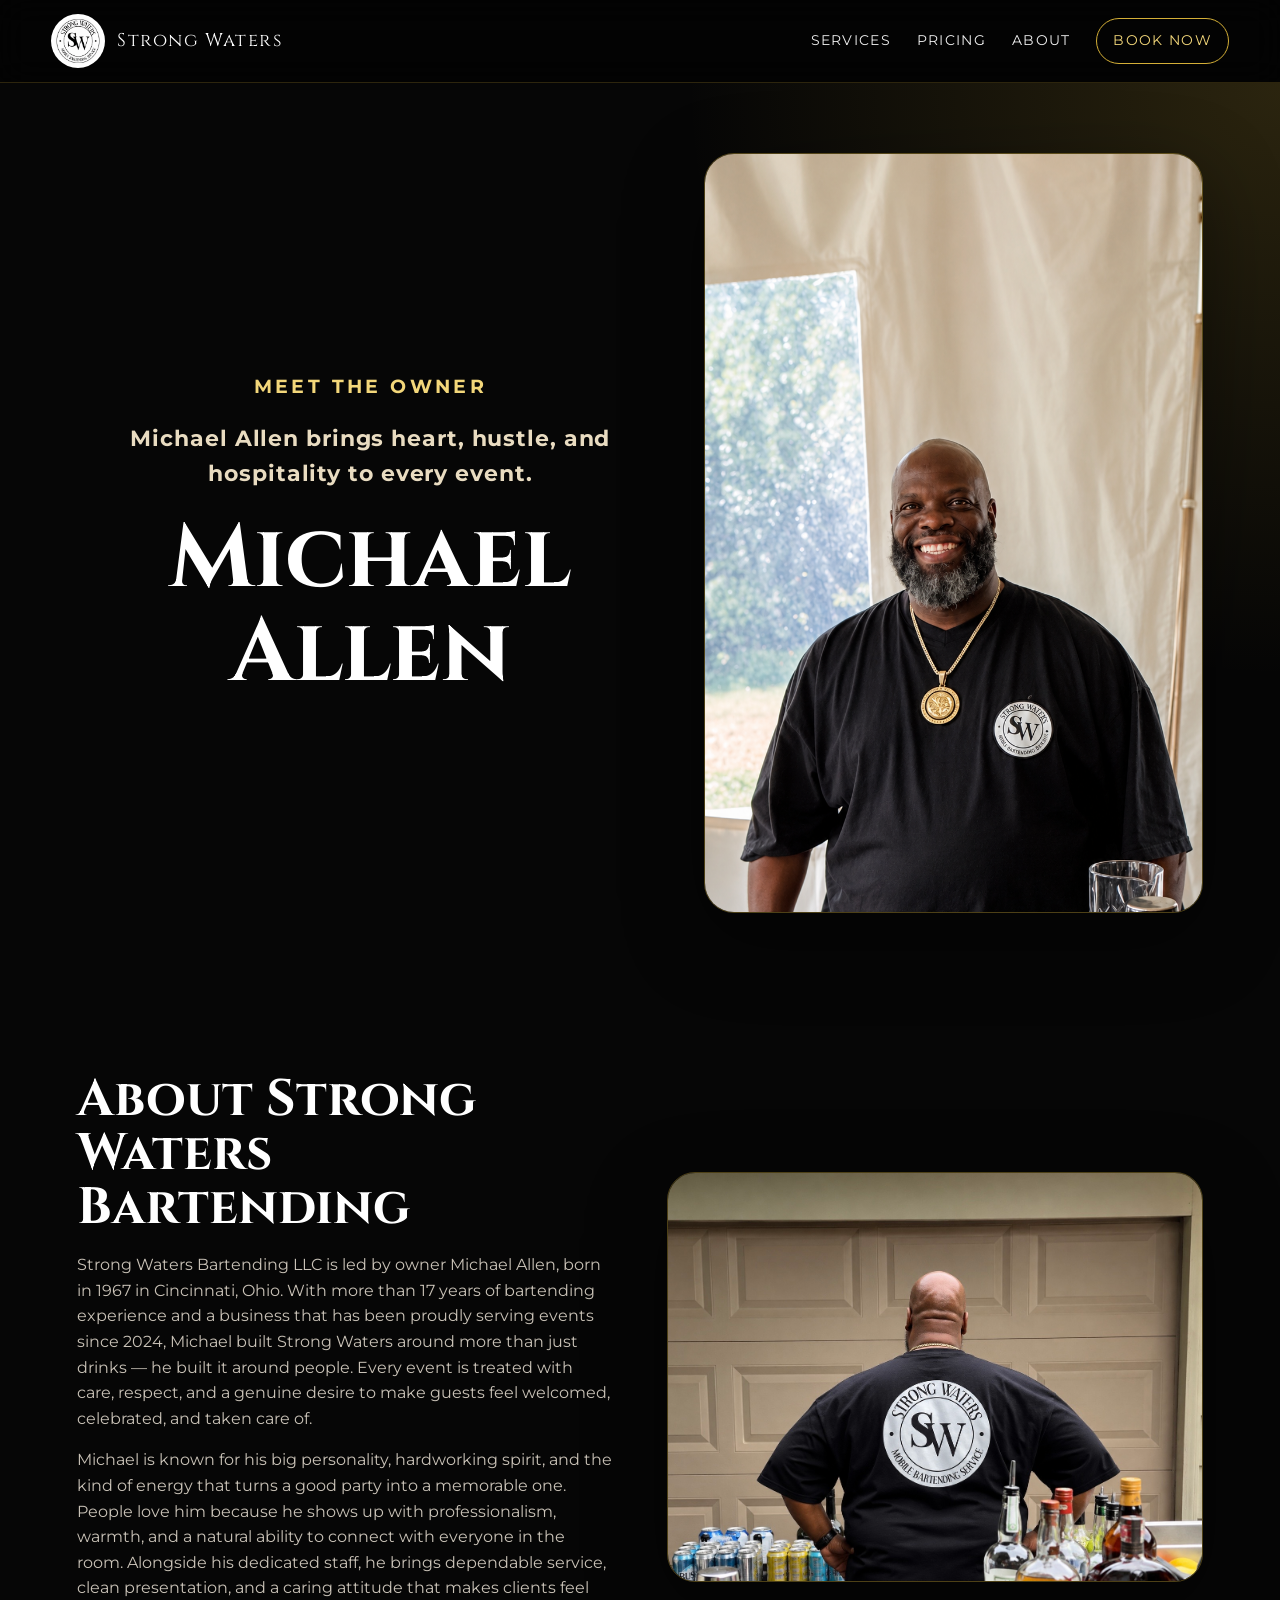
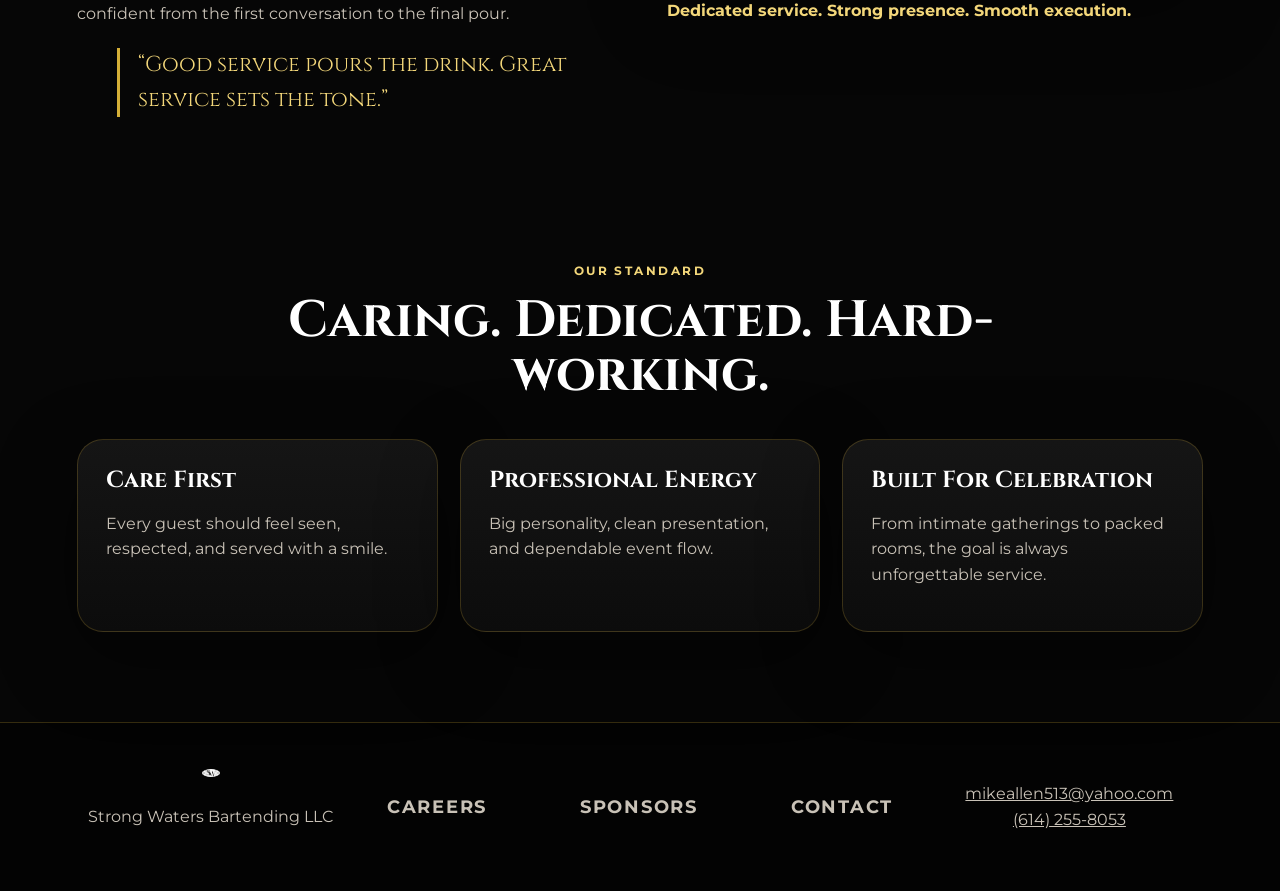
==== about.html @ 898a0d1f "Initial site commit" ====
<!doctype html><html lang="en"><head><meta charset="utf-8"><meta name="viewport" content="width=device-width, initial-scale=1"><title>About | Strong Waters Bartending LLC</title><link rel="stylesheet" href="styles.css"><script defer src="script.js"></script></head><body>
<header class="site-header"><a class="brand" href="index.html"><img src="assets/logo.png" alt="Strong Waters Bartending logo"><span>Strong Waters</span></a><button class="menu-toggle">☰</button><nav class="nav"><a href="index.html#services">Services</a><a href="index.html#pricing">Pricing</a><a href="about.html">About</a><a class="nav-cta" href="index.html#book">Book Now</a></nav></header>
<main>
<section class="page-hero about-hero"><div class="page-hero-copy reveal"><p class="eyebrow gold about-kicker">Meet The Owner</p><p class="about-owner-line">Michael Allen brings heart, hustle, and hospitality to every event.</p><h1 class="about-title">Michael Allen</h1></div><img class="owner-top reveal" src="assets/michael-smiling.png" alt="Michael Allen smiling behind the bar"></section>
<section class="section about-layout"><div class="about-text reveal"><h2>About Strong Waters Bartending</h2><p>Strong Waters Bartending LLC is led by owner Michael Allen, born in 1967 in Cincinnati, Ohio. With more than 17 years of bartending experience and a business that has been proudly serving events since 2024, Michael built Strong Waters around more than just drinks — he built it around people. Every event is treated with care, respect, and a genuine desire to make guests feel welcomed, celebrated, and taken care of.</p><p>Michael is known for his big personality, hardworking spirit, and the kind of energy that turns a good party into a memorable one. People love him because he shows up with professionalism, warmth, and a natural ability to connect with everyone in the room. Alongside his dedicated staff, he brings dependable service, clean presentation, and a caring attitude that makes clients feel confident from the first conversation to the final pour.</p><blockquote>“Good service pours the drink. Great service sets the tone.”</blockquote></div><aside class="side-photo reveal"><img src="assets/michael-back.jpg" alt="Back of Strong Waters Bartending shirt at an event"><p>Dedicated service. Strong presence. Smooth execution.</p></aside></section>
<section class="section values"><div class="center reveal"><p class="eyebrow gold">Our Standard</p><h2>Caring. Dedicated. Hard-working.</h2></div><div class="cards"><article class="card reveal"><h3>Care First</h3><p>Every guest should feel seen, respected, and served with a smile.</p></article><article class="card reveal"><h3>Professional Energy</h3><p>Big personality, clean presentation, and dependable event flow.</p></article><article class="card reveal"><h3>Built For Celebration</h3><p>From intimate gatherings to packed rooms, the goal is always unforgettable service.</p></article></div></section>
</main><footer class="footer"><div><img src="assets/logo.png" alt="logo"><p>Strong Waters Bartending LLC</p></div><nav><a href="careers.html">Careers</a><a href="sponsors.html">Sponsors</a><a href="contact.html">Contact</a></nav><div><p><a href="mailto:mikeallen513@yahoo.com">mikeallen513@yahoo.com</a><br><a href="tel:16142558053">(614) 255-8053</a></p></div></footer>
</body></html>
---- styles.css ----
@import url('https://fonts.googleapis.com/css2?family=Cinzel:wght@500;600;700&family=Montserrat:wght@300;400;500;600;700&display=swap');
:root{--black:#060606;--panel:#101010;--soft:#191919;--white:#fff;--muted:#c9c2b7;--gold:#d4af37;--gold2:#f3d77a;--line:rgba(212,175,55,.35);--shadow:0 25px 80px rgba(0,0,0,.45)}
*{box-sizing:border-box}html{scroll-behavior:smooth}body{margin:0;background:var(--black);color:var(--white);font-family:Montserrat,system-ui,sans-serif;line-height:1.6}a{color:inherit}img{max-width:100%;display:block}.site-header{position:sticky;top:0;z-index:20;display:flex;align-items:center;justify-content:space-between;padding:14px clamp(18px,4vw,56px);background:rgba(3,3,3,.82);backdrop-filter:blur(16px);border-bottom:1px solid rgba(212,175,55,.2)}.brand{display:flex;align-items:center;gap:12px;text-decoration:none;font-family:Cinzel,serif;font-size:1.15rem;letter-spacing:.08em}.brand img{width:54px;height:54px;object-fit:contain;background:#fff;border-radius:50%;padding:3px}.nav{display:flex;align-items:center;gap:26px}.nav a{text-decoration:none;color:#eee;font-size:.9rem;text-transform:uppercase;letter-spacing:.09em}.nav a:hover{color:var(--gold2)}.nav-cta{border:1px solid var(--gold);padding:10px 16px;border-radius:999px;color:var(--gold2)!important}.menu-toggle{display:none;background:none;border:0;color:#fff;font-size:1.8rem}.hero{min-height:88vh;position:relative;display:grid;align-items:center;padding:80px clamp(20px,6vw,86px);overflow:hidden;background:linear-gradient(90deg,#050505 0%,rgba(5,5,5,.88) 41%,rgba(5,5,5,.35) 100%),url('https://images.unsplash.com/photo-1470337458703-46ad1756a187?auto=format&fit=crop&w=1800&q=85') center/cover}.hero:after{content:"";position:absolute;inset:auto -20% -50% -20%;height:60%;background:radial-gradient(circle,rgba(212,175,55,.22),transparent 60%)}.hero-content{max-width:780px;position:relative;z-index:1}.eyebrow{text-transform:uppercase;letter-spacing:.2em;font-weight:700;font-size:.78rem;color:#e8e0d0}.gold{color:var(--gold2)}h1,h2,h3{font-family:Cinzel,serif;line-height:1.05;margin:0 0 18px}h1{font-size:clamp(3rem,7vw,6.8rem)}h2{font-size:clamp(2.1rem,4vw,4rem)}h3{font-size:1.45rem}.hero-copy{max-width:650px;color:#efe9de;font-size:1.12rem}.hero-actions{display:flex;gap:14px;flex-wrap:wrap;margin-top:28px}.btn{display:inline-flex;align-items:center;justify-content:center;text-decoration:none;border-radius:999px;padding:14px 22px;border:1px solid var(--gold);font-weight:800;letter-spacing:.05em;text-transform:uppercase;font-size:.82rem;cursor:pointer}.primary{background:linear-gradient(135deg,var(--gold),var(--gold2));color:#050505;border-color:transparent}.ghost{color:var(--gold2);background:rgba(0,0,0,.25)}.wide{width:100%}.quote-card{position:absolute;right:6vw;bottom:70px;z-index:1;border:1px solid var(--line);background:rgba(0,0,0,.58);padding:24px;border-radius:22px;font-family:Cinzel,serif;color:var(--gold2);box-shadow:var(--shadow)}.section{padding:90px clamp(20px,6vw,86px)}.intro-grid,.booking,.about-layout{display:grid;grid-template-columns:1fr 1fr;gap:54px;align-items:center}.image-card img,.side-photo img,.contact-img{border-radius:28px;border:1px solid var(--line);box-shadow:var(--shadow)}.section-copy p,.muted,.about-text p,.booking-copy p{color:var(--muted)}.feature-list{display:flex;flex-wrap:wrap;gap:10px;margin-top:24px}.feature-list span,.tag{border:1px solid var(--line);color:var(--gold2);padding:8px 12px;border-radius:999px;font-size:.82rem}.center{text-align:center;max-width:830px;margin:0 auto 38px}.cards,.pricing-grid{display:grid;grid-template-columns:repeat(3,1fr);gap:22px}.card,.price-card,.booking-form{background:linear-gradient(180deg,#151515,#0c0c0c);border:1px solid rgba(212,175,55,.22);border-radius:26px;padding:28px;box-shadow:var(--shadow)}.card p,.price-card p,.price-card li{color:var(--muted)}.pricing-grid{grid-template-columns:repeat(2,1fr);max-width:1040px;margin:0 auto}.price-card h3{font-size:3rem;color:var(--gold2)}.price-card small{font-size:1rem;color:#fff}.featured{outline:1px solid var(--gold);transform:translateY(-10px)}.booking{background:radial-gradient(circle at top left,rgba(212,175,55,.16),transparent 38%),#090909}.form-row{display:grid;grid-template-columns:1fr 1fr;gap:16px}.booking-form label{display:grid;gap:10px;color:#d6c58f;font-weight:600;font-size:.9rem;text-transform:none;letter-spacing:.02em}.booking-form input,.booking-form select,.booking-form textarea{width:100%;background:linear-gradient(180deg,#0d0d0d,#080808);border:1px solid rgba(212,175,55,.18);border-radius:14px;padding:14px 15px;color:#f4eedb;font:inherit;box-shadow:inset 0 0 0 1px rgba(255,255,255,.04);appearance:none}.booking-form input::placeholder,.booking-form textarea::placeholder{color:#8b7f6c}.booking-form select option{background:#090909;color:#fff}.booking-form input:focus,.booking-form select:focus,.booking-form textarea:focus{outline:none;border-color:var(--gold2);box-shadow:0 0 0 3px rgba(212,175,55,.15)}.booking-form input:-webkit-autofill,.booking-form textarea:-webkit-autofill,.booking-form select:-webkit-autofill{background-color:#0d0d0d!important;-webkit-text-fill-color:#fff!important}.booking-form .btn{margin-top:6px}.fine-print{color:#8f8778;font-size:.82rem;margin:0}.footer{display:grid;grid-template-columns:1fr 2fr 1fr;align-items:center;text-align:center;gap:28px;padding:42px clamp(20px,6vw,86px);border-top:1px solid rgba(212,175,55,.24);background:#030303;color:var(--muted)}.footer > div:first-child{display:flex;flex-direction:column;align-items:center;justify-content:center;justify-self:center}.footer img{width:10px;max-width:10px;height:10px;padding:0;border-radius:50%;background:transparent;margin:0 auto 10px;object-fit:cover}.footer nav{display:flex;align-items:center;justify-content:space-around;gap:clamp(36px,5vw,88px);font-size:1.1rem;font-weight:700;letter-spacing:.1em;text-transform:uppercase}.footer nav a{white-space:nowrap;color:var(--muted);text-decoration:none}.footer nav a:hover{color:var(--gold2)}.page-hero{padding:70px clamp(20px,6vw,86px);display:grid;grid-template-columns:1fr .85fr;gap:40px;align-items:center;background:radial-gradient(circle at top right,rgba(212,175,55,.18),transparent 38%)}.owner-top{border-radius:30px;max-height:760px;width:100%;object-fit:cover;object-position:center 35%;border:1px solid var(--line);box-shadow:var(--shadow)}.about-text blockquote{border-left:3px solid var(--gold);padding-left:18px;color:var(--gold2);font-family:Cinzel,serif;font-size:1.35rem}.side-photo p{color:var(--gold2);font-weight:700}.values{padding-top:20px}.page-simple{min-height:70vh;padding:100px clamp(20px,6vw,86px);max-width:1000px}.page-simple p{color:var(--muted);font-size:1.1rem}.contact-img{margin-top:26px;max-width:680px}.reveal{opacity:0;transform:translateY(22px);animation:rise .8s ease forwards}.delay{animation-delay:.25s}@keyframes rise{to{opacity:1;transform:none}}@media(max-width:900px){.menu-toggle{display:block}.nav{display:none;position:absolute;right:18px;top:82px;background:#080808;border:1px solid var(--line);border-radius:18px;padding:18px;box-shadow:var(--shadow);flex-direction:column;align-items:flex-start}.nav.open{display:flex}.quote-card{position:relative;right:auto;bottom:auto;margin-top:30px}.intro-grid,.booking,.about-layout,.page-hero,.footer{grid-template-columns:1fr}.cards,.pricing-grid,.photo-strip{grid-template-columns:1fr}.form-row{grid-template-columns:1fr}.featured{transform:none}h1{font-size:2.65rem}.hero{min-height:auto;padding-top:90px}.photo-strip img{height:260px}}

.page-simple.sponsors-section{max-width:1200px}
.sponsors-layout{display:grid;grid-template-columns:1fr minmax(0,420px);gap:38px;align-items:start;width:100%;max-width:100%;margin:0 auto}
.sponsors-copy{max-width:560px;padding-right:10px;min-width:0}
.sponsors-form{width:100%;max-width:420px;margin:0 0 0 auto}
@media(max-width:900px){.page-simple.sponsors-section{max-width:100%}.sponsors-layout{grid-template-columns:1fr}.sponsors-form{width:100%;max-width:100%;margin:0}.sponsors-copy{padding-right:0}}

/* Refinements requested: cleaner form, smaller centered footer logo, wider footer links, updated About headline */
.booking-form{background:rgba(12,12,12,.82);border:1px solid rgba(212,175,55,.32);box-shadow:0 28px 90px rgba(0,0,0,.55), inset 0 1px 0 rgba(255,255,255,.04);backdrop-filter:blur(10px)}
.booking-form label{font-size:.78rem;text-transform:uppercase;letter-spacing:.08em;color:#dfc875}
.booking-form input,.booking-form select,.booking-form textarea{background:linear-gradient(180deg,#111,#090909);border:1px solid rgba(212,175,55,.34);border-radius:12px;color:#fff;box-shadow:inset 0 0 0 1px rgba(255,255,255,.025)}
.booking-form input::placeholder,.booking-form textarea::placeholder{color:#756d62}
.booking-form input:focus,.booking-form select:focus,.booking-form textarea:focus{outline:none;border-color:var(--gold2);box-shadow:0 0 0 3px rgba(212,175,55,.15)}
.booking-form .btn{margin-top:6px}

.footer{grid-template-columns:1fr 2fr 1fr;align-items:center;text-align:center}
.footer > div:first-child{display:flex;flex-direction:column;align-items:center;justify-content:center}
.footer img{width:20px;max-width:20px;padding:1px;margin:0 auto 10px}
.footer nav{display:flex;align-items:center;justify-content:space-around;gap:clamp(36px,5vw,88px);font-size:1.1rem;font-weight:700;letter-spacing:.1em;text-transform:uppercase}

.about-kicker{font-size:1.18rem;margin-bottom:18px;display:block;letter-spacing:.18em}
.about-owner-line{font-family:Montserrat,system-ui,sans-serif;font-size:clamp(1.05rem,1.8vw,1.4rem);font-weight:700;color:#e9dcc1;letter-spacing:.04em;max-width:780px;margin:0 auto 20px;text-align:center}
.about-title{font-size:clamp(3.6rem,7vw,7rem);margin-bottom:12px;text-align:center}
.about-hero .page-hero-copy{text-align:center}

@media(max-width:900px){
  .footer nav{flex-wrap:wrap;justify-content:center}.footer{grid-template-columns:1fr}.footer img{width:26px;max-width:26px}
}
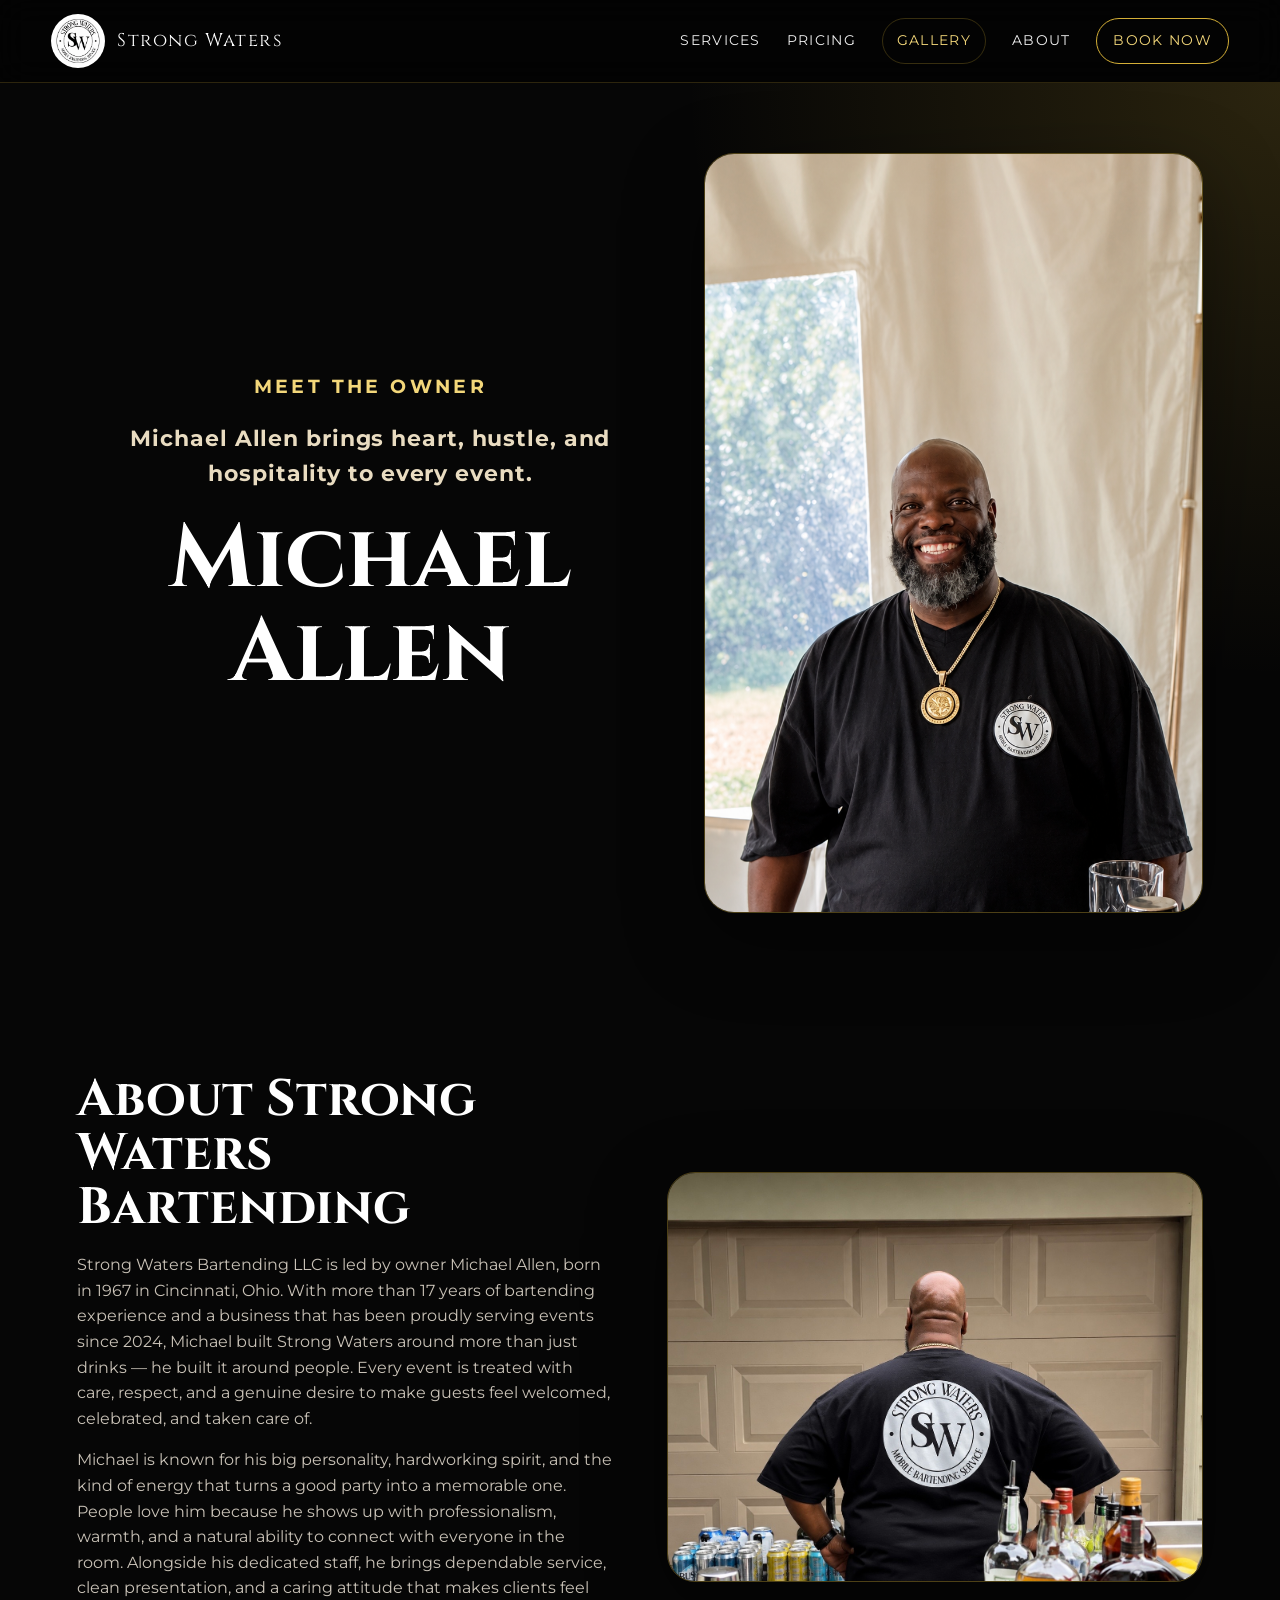
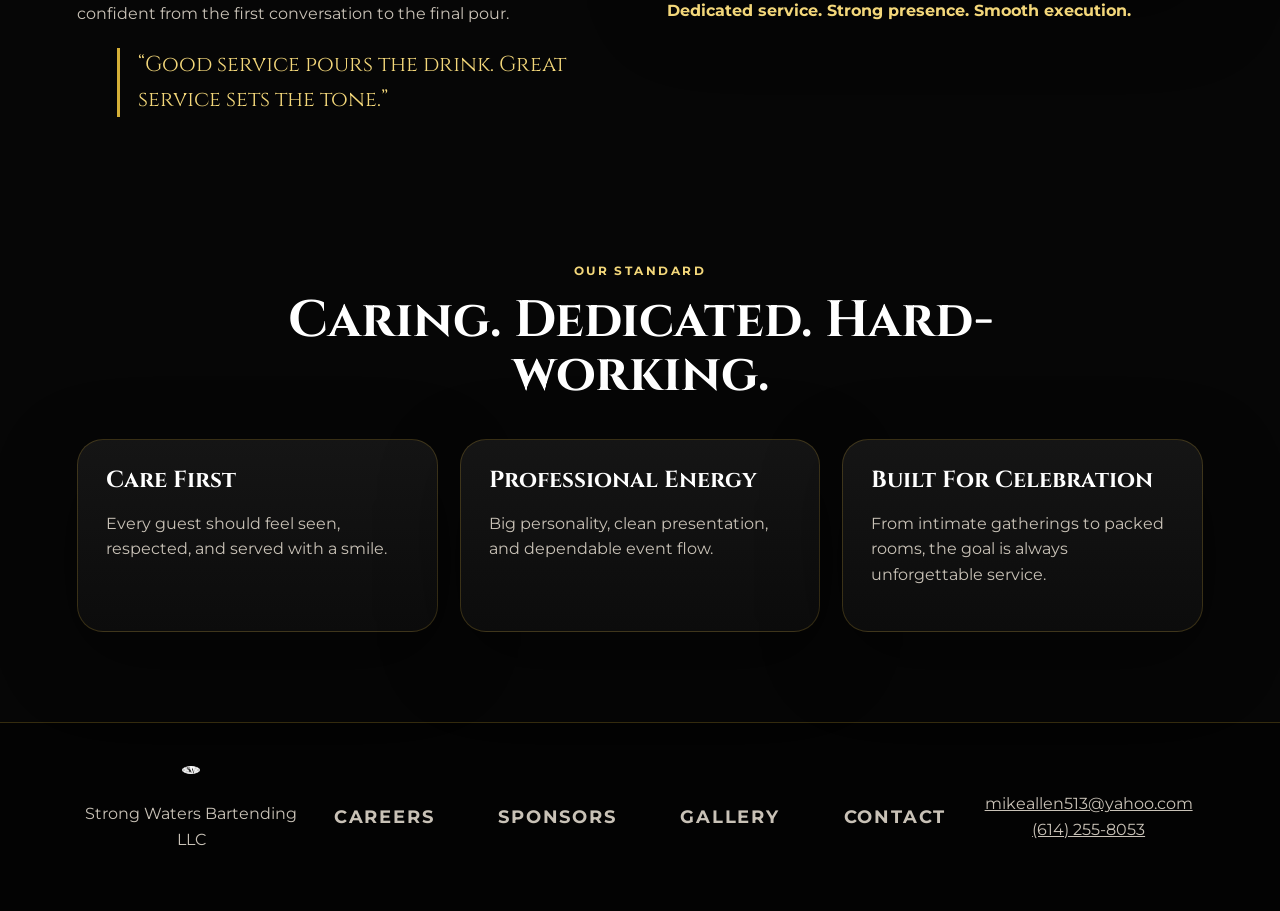
==== commit 0566ef6e: "Version assets to force fresh site loads" ====
--- a/about.html
+++ b/about.html
@@ -1,8 +1,8 @@
-<!doctype html><html lang="en"><head><meta charset="utf-8"><meta name="viewport" content="width=device-width, initial-scale=1"><title>About | Strong Waters Bartending LLC</title><link rel="stylesheet" href="styles.css"><script defer src="script.js"></script></head><body>
-<header class="site-header"><a class="brand" href="index.html"><img src="assets/logo.png" alt="Strong Waters Bartending logo"><span>Strong Waters</span></a><button class="menu-toggle">☰</button><nav class="nav"><a href="index.html#services">Services</a><a href="index.html#pricing">Pricing</a><a href="about.html">About</a><a class="nav-cta" href="index.html#book">Book Now</a></nav></header>
+<!doctype html><html lang="en"><head><meta charset="utf-8"><meta name="viewport" content="width=device-width, initial-scale=1"><title>About | Strong Waters Bartending LLC</title><link rel="stylesheet" href="styles.css?v=20260718"><script defer src="script.js?v=20260718"></script></head><body>
+<header class="site-header"><a class="brand" href="index.html"><img src="assets/logo.png" alt="Strong Waters Bartending logo"><span>Strong Waters</span></a><button class="menu-toggle">☰</button><nav class="nav"><a href="index.html#services">Services</a><a href="index.html#pricing">Pricing</a><a href="gallery.html" class="gallery-link">Gallery</a><a href="about.html">About</a><a class="nav-cta" href="index.html#book">Book Now</a></nav></header>
 <main>
 <section class="page-hero about-hero"><div class="page-hero-copy reveal"><p class="eyebrow gold about-kicker">Meet The Owner</p><p class="about-owner-line">Michael Allen brings heart, hustle, and hospitality to every event.</p><h1 class="about-title">Michael Allen</h1></div><img class="owner-top reveal" src="assets/michael-smiling.png" alt="Michael Allen smiling behind the bar"></section>
 <section class="section about-layout"><div class="about-text reveal"><h2>About Strong Waters Bartending</h2><p>Strong Waters Bartending LLC is led by owner Michael Allen, born in 1967 in Cincinnati, Ohio. With more than 17 years of bartending experience and a business that has been proudly serving events since 2024, Michael built Strong Waters around more than just drinks — he built it around people. Every event is treated with care, respect, and a genuine desire to make guests feel welcomed, celebrated, and taken care of.</p><p>Michael is known for his big personality, hardworking spirit, and the kind of energy that turns a good party into a memorable one. People love him because he shows up with professionalism, warmth, and a natural ability to connect with everyone in the room. Alongside his dedicated staff, he brings dependable service, clean presentation, and a caring attitude that makes clients feel confident from the first conversation to the final pour.</p><blockquote>“Good service pours the drink. Great service sets the tone.”</blockquote></div><aside class="side-photo reveal"><img src="assets/michael-back.jpg" alt="Back of Strong Waters Bartending shirt at an event"><p>Dedicated service. Strong presence. Smooth execution.</p></aside></section>
 <section class="section values"><div class="center reveal"><p class="eyebrow gold">Our Standard</p><h2>Caring. Dedicated. Hard-working.</h2></div><div class="cards"><article class="card reveal"><h3>Care First</h3><p>Every guest should feel seen, respected, and served with a smile.</p></article><article class="card reveal"><h3>Professional Energy</h3><p>Big personality, clean presentation, and dependable event flow.</p></article><article class="card reveal"><h3>Built For Celebration</h3><p>From intimate gatherings to packed rooms, the goal is always unforgettable service.</p></article></div></section>
-</main><footer class="footer"><div><img src="assets/logo.png" alt="logo"><p>Strong Waters Bartending LLC</p></div><nav><a href="careers.html">Careers</a><a href="sponsors.html">Sponsors</a><a href="contact.html">Contact</a></nav><div><p><a href="mailto:mikeallen513@yahoo.com">mikeallen513@yahoo.com</a><br><a href="tel:16142558053">(614) 255-8053</a></p></div></footer>
+</main><footer class="footer"><div><img src="assets/logo.png" alt="logo"><p>Strong Waters Bartending LLC</p></div><nav><a href="careers.html">Careers</a><a href="sponsors.html">Sponsors</a><a href="gallery.html">Gallery</a><a href="contact.html">Contact</a></nav><div><p><a href="mailto:mikeallen513@yahoo.com">mikeallen513@yahoo.com</a><br><a href="tel:16142558053">(614) 255-8053</a></p></div></footer>
 </body></html>
--- a/styles.css
+++ b/styles.css
@@ -1,6 +1,6 @@
 @import url('https://fonts.googleapis.com/css2?family=Cinzel:wght@500;600;700&family=Montserrat:wght@300;400;500;600;700&display=swap');
 :root{--black:#060606;--panel:#101010;--soft:#191919;--white:#fff;--muted:#c9c2b7;--gold:#d4af37;--gold2:#f3d77a;--line:rgba(212,175,55,.35);--shadow:0 25px 80px rgba(0,0,0,.45)}
-*{box-sizing:border-box}html{scroll-behavior:smooth}body{margin:0;background:var(--black);color:var(--white);font-family:Montserrat,system-ui,sans-serif;line-height:1.6}a{color:inherit}img{max-width:100%;display:block}.site-header{position:sticky;top:0;z-index:20;display:flex;align-items:center;justify-content:space-between;padding:14px clamp(18px,4vw,56px);background:rgba(3,3,3,.82);backdrop-filter:blur(16px);border-bottom:1px solid rgba(212,175,55,.2)}.brand{display:flex;align-items:center;gap:12px;text-decoration:none;font-family:Cinzel,serif;font-size:1.15rem;letter-spacing:.08em}.brand img{width:54px;height:54px;object-fit:contain;background:#fff;border-radius:50%;padding:3px}.nav{display:flex;align-items:center;gap:26px}.nav a{text-decoration:none;color:#eee;font-size:.9rem;text-transform:uppercase;letter-spacing:.09em}.nav a:hover{color:var(--gold2)}.nav-cta{border:1px solid var(--gold);padding:10px 16px;border-radius:999px;color:var(--gold2)!important}.menu-toggle{display:none;background:none;border:0;color:#fff;font-size:1.8rem}.hero{min-height:88vh;position:relative;display:grid;align-items:center;padding:80px clamp(20px,6vw,86px);overflow:hidden;background:linear-gradient(90deg,#050505 0%,rgba(5,5,5,.88) 41%,rgba(5,5,5,.35) 100%),url('https://images.unsplash.com/photo-1470337458703-46ad1756a187?auto=format&fit=crop&w=1800&q=85') center/cover}.hero:after{content:"";position:absolute;inset:auto -20% -50% -20%;height:60%;background:radial-gradient(circle,rgba(212,175,55,.22),transparent 60%)}.hero-content{max-width:780px;position:relative;z-index:1}.eyebrow{text-transform:uppercase;letter-spacing:.2em;font-weight:700;font-size:.78rem;color:#e8e0d0}.gold{color:var(--gold2)}h1,h2,h3{font-family:Cinzel,serif;line-height:1.05;margin:0 0 18px}h1{font-size:clamp(3rem,7vw,6.8rem)}h2{font-size:clamp(2.1rem,4vw,4rem)}h3{font-size:1.45rem}.hero-copy{max-width:650px;color:#efe9de;font-size:1.12rem}.hero-actions{display:flex;gap:14px;flex-wrap:wrap;margin-top:28px}.btn{display:inline-flex;align-items:center;justify-content:center;text-decoration:none;border-radius:999px;padding:14px 22px;border:1px solid var(--gold);font-weight:800;letter-spacing:.05em;text-transform:uppercase;font-size:.82rem;cursor:pointer}.primary{background:linear-gradient(135deg,var(--gold),var(--gold2));color:#050505;border-color:transparent}.ghost{color:var(--gold2);background:rgba(0,0,0,.25)}.wide{width:100%}.quote-card{position:absolute;right:6vw;bottom:70px;z-index:1;border:1px solid var(--line);background:rgba(0,0,0,.58);padding:24px;border-radius:22px;font-family:Cinzel,serif;color:var(--gold2);box-shadow:var(--shadow)}.section{padding:90px clamp(20px,6vw,86px)}.intro-grid,.booking,.about-layout{display:grid;grid-template-columns:1fr 1fr;gap:54px;align-items:center}.image-card img,.side-photo img,.contact-img{border-radius:28px;border:1px solid var(--line);box-shadow:var(--shadow)}.section-copy p,.muted,.about-text p,.booking-copy p{color:var(--muted)}.feature-list{display:flex;flex-wrap:wrap;gap:10px;margin-top:24px}.feature-list span,.tag{border:1px solid var(--line);color:var(--gold2);padding:8px 12px;border-radius:999px;font-size:.82rem}.center{text-align:center;max-width:830px;margin:0 auto 38px}.cards,.pricing-grid{display:grid;grid-template-columns:repeat(3,1fr);gap:22px}.card,.price-card,.booking-form{background:linear-gradient(180deg,#151515,#0c0c0c);border:1px solid rgba(212,175,55,.22);border-radius:26px;padding:28px;box-shadow:var(--shadow)}.card p,.price-card p,.price-card li{color:var(--muted)}.pricing-grid{grid-template-columns:repeat(2,1fr);max-width:1040px;margin:0 auto}.price-card h3{font-size:3rem;color:var(--gold2)}.price-card small{font-size:1rem;color:#fff}.featured{outline:1px solid var(--gold);transform:translateY(-10px)}.booking{background:radial-gradient(circle at top left,rgba(212,175,55,.16),transparent 38%),#090909}.form-row{display:grid;grid-template-columns:1fr 1fr;gap:16px}.booking-form label{display:grid;gap:10px;color:#d6c58f;font-weight:600;font-size:.9rem;text-transform:none;letter-spacing:.02em}.booking-form input,.booking-form select,.booking-form textarea{width:100%;background:linear-gradient(180deg,#0d0d0d,#080808);border:1px solid rgba(212,175,55,.18);border-radius:14px;padding:14px 15px;color:#f4eedb;font:inherit;box-shadow:inset 0 0 0 1px rgba(255,255,255,.04);appearance:none}.booking-form input::placeholder,.booking-form textarea::placeholder{color:#8b7f6c}.booking-form select option{background:#090909;color:#fff}.booking-form input:focus,.booking-form select:focus,.booking-form textarea:focus{outline:none;border-color:var(--gold2);box-shadow:0 0 0 3px rgba(212,175,55,.15)}.booking-form input:-webkit-autofill,.booking-form textarea:-webkit-autofill,.booking-form select:-webkit-autofill{background-color:#0d0d0d!important;-webkit-text-fill-color:#fff!important}.booking-form .btn{margin-top:6px}.fine-print{color:#8f8778;font-size:.82rem;margin:0}.footer{display:grid;grid-template-columns:1fr 2fr 1fr;align-items:center;text-align:center;gap:28px;padding:42px clamp(20px,6vw,86px);border-top:1px solid rgba(212,175,55,.24);background:#030303;color:var(--muted)}.footer > div:first-child{display:flex;flex-direction:column;align-items:center;justify-content:center;justify-self:center}.footer img{width:10px;max-width:10px;height:10px;padding:0;border-radius:50%;background:transparent;margin:0 auto 10px;object-fit:cover}.footer nav{display:flex;align-items:center;justify-content:space-around;gap:clamp(36px,5vw,88px);font-size:1.1rem;font-weight:700;letter-spacing:.1em;text-transform:uppercase}.footer nav a{white-space:nowrap;color:var(--muted);text-decoration:none}.footer nav a:hover{color:var(--gold2)}.page-hero{padding:70px clamp(20px,6vw,86px);display:grid;grid-template-columns:1fr .85fr;gap:40px;align-items:center;background:radial-gradient(circle at top right,rgba(212,175,55,.18),transparent 38%)}.owner-top{border-radius:30px;max-height:760px;width:100%;object-fit:cover;object-position:center 35%;border:1px solid var(--line);box-shadow:var(--shadow)}.about-text blockquote{border-left:3px solid var(--gold);padding-left:18px;color:var(--gold2);font-family:Cinzel,serif;font-size:1.35rem}.side-photo p{color:var(--gold2);font-weight:700}.values{padding-top:20px}.page-simple{min-height:70vh;padding:100px clamp(20px,6vw,86px);max-width:1000px}.page-simple p{color:var(--muted);font-size:1.1rem}.contact-img{margin-top:26px;max-width:680px}.reveal{opacity:0;transform:translateY(22px);animation:rise .8s ease forwards}.delay{animation-delay:.25s}@keyframes rise{to{opacity:1;transform:none}}@media(max-width:900px){.menu-toggle{display:block}.nav{display:none;position:absolute;right:18px;top:82px;background:#080808;border:1px solid var(--line);border-radius:18px;padding:18px;box-shadow:var(--shadow);flex-direction:column;align-items:flex-start}.nav.open{display:flex}.quote-card{position:relative;right:auto;bottom:auto;margin-top:30px}.intro-grid,.booking,.about-layout,.page-hero,.footer{grid-template-columns:1fr}.cards,.pricing-grid,.photo-strip{grid-template-columns:1fr}.form-row{grid-template-columns:1fr}.featured{transform:none}h1{font-size:2.65rem}.hero{min-height:auto;padding-top:90px}.photo-strip img{height:260px}}
+*{box-sizing:border-box}html{scroll-behavior:smooth}body{margin:0;background:var(--black);color:var(--white);font-family:Montserrat,system-ui,sans-serif;line-height:1.6}a{color:inherit}img{max-width:100%;display:block}.site-header{position:sticky;top:0;z-index:20;display:flex;align-items:center;justify-content:space-between;padding:14px clamp(18px,4vw,56px);background:rgba(3,3,3,.82);backdrop-filter:blur(16px);border-bottom:1px solid rgba(212,175,55,.2)}.brand{display:flex;align-items:center;gap:12px;text-decoration:none;font-family:Cinzel,serif;font-size:1.15rem;letter-spacing:.08em}.brand img{width:54px;height:54px;object-fit:contain;background:#fff;border-radius:50%;padding:3px}.nav{display:flex;align-items:center;gap:26px}.nav a{text-decoration:none;color:#eee;font-size:.9rem;text-transform:uppercase;letter-spacing:.09em}.nav a:hover{color:var(--gold2)}.nav a.gallery-link{border:1px solid rgba(212,175,55,.25);padding:10px 14px;border-radius:999px;color:var(--gold2);transition:background .25s,color .25s}.nav a.gallery-link:hover{background:rgba(212,175,55,.12)}.nav-cta{border:1px solid var(--gold);padding:10px 16px;border-radius:999px;color:var(--gold2)!important}.menu-toggle{display:none;background:none;border:0;color:#fff;font-size:1.8rem}.hero{min-height:88vh;position:relative;display:grid;align-items:center;padding:80px clamp(20px,6vw,86px);overflow:hidden;background:linear-gradient(90deg,#050505 0%,rgba(5,5,5,.88) 41%,rgba(5,5,5,.35) 100%),url('https://images.unsplash.com/photo-1470337458703-46ad1756a187?auto=format&fit=crop&w=1800&q=85') center/cover}.hero:after{content:"";position:absolute;inset:auto -20% -50% -20%;height:60%;background:radial-gradient(circle,rgba(212,175,55,.22),transparent 60%)}.hero-content{max-width:780px;position:relative;z-index:1}.eyebrow{text-transform:uppercase;letter-spacing:.2em;font-weight:700;font-size:.78rem;color:#e8e0d0}.gold{color:var(--gold2)}h1,h2,h3{font-family:Cinzel,serif;line-height:1.05;margin:0 0 18px}h1{font-size:clamp(3rem,7vw,6.8rem)}h2{font-size:clamp(2.1rem,4vw,4rem)}h3{font-size:1.45rem}.hero-copy{max-width:650px;color:#efe9de;font-size:1.12rem}.hero-actions{display:flex;gap:14px;flex-wrap:wrap;margin-top:28px}.btn{display:inline-flex;align-items:center;justify-content:center;text-decoration:none;border-radius:999px;padding:14px 22px;border:1px solid var(--gold);font-weight:800;letter-spacing:.05em;text-transform:uppercase;font-size:.82rem;cursor:pointer}.primary{background:linear-gradient(135deg,var(--gold),var(--gold2));color:#050505;border-color:transparent}.ghost{color:var(--gold2);background:rgba(0,0,0,.25)}.wide{width:100%}.quote-card{position:absolute;right:6vw;bottom:70px;z-index:1;border:1px solid var(--line);background:rgba(0,0,0,.58);padding:24px;border-radius:22px;font-family:Cinzel,serif;color:var(--gold2);box-shadow:var(--shadow)}.section{padding:90px clamp(20px,6vw,86px)}.intro-grid,.booking,.about-layout{display:grid;grid-template-columns:1fr 1fr;gap:54px;align-items:center}.image-card img,.side-photo img,.contact-img{border-radius:28px;border:1px solid var(--line);box-shadow:var(--shadow)}.section-copy p,.muted,.about-text p,.booking-copy p{color:var(--muted)}.feature-list{display:flex;flex-wrap:wrap;gap:10px;margin-top:24px}.feature-list span,.tag{border:1px solid var(--line);color:var(--gold2);padding:8px 12px;border-radius:999px;font-size:.82rem}.center{text-align:center;max-width:830px;margin:0 auto 38px}.cards,.pricing-grid{display:grid;grid-template-columns:repeat(3,1fr);gap:22px}.card,.price-card,.booking-form{background:linear-gradient(180deg,#151515,#0c0c0c);border:1px solid rgba(212,175,55,.22);border-radius:26px;padding:28px;box-shadow:var(--shadow)}.card p,.price-card p,.price-card li{color:var(--muted)}.pricing-grid{grid-template-columns:repeat(2,1fr);max-width:1040px;margin:0 auto}.price-card h3{font-size:3rem;color:var(--gold2)}.price-card small{font-size:1rem;color:#fff}.featured{outline:1px solid var(--gold);transform:translateY(-10px)}.booking{background:radial-gradient(circle at top left,rgba(212,175,55,.16),transparent 38%),#090909}.form-row{display:grid;grid-template-columns:1fr 1fr;gap:16px}.form-row.full-width{grid-template-columns:1fr}.booking-form label{display:grid;gap:10px;color:#d6c58f;font-weight:600;font-size:.9rem;text-transform:none;letter-spacing:.02em}.booking-form input,.booking-form select,.booking-form textarea{width:100%;background:linear-gradient(180deg,#0d0d0d,#080808);border:1px solid rgba(212,175,55,.18);border-radius:14px;padding:14px 15px;color:#f4eedb;font:inherit;box-shadow:inset 0 0 0 1px rgba(255,255,255,.04);appearance:none}.booking-form input::placeholder,.booking-form textarea::placeholder{color:#8b7f6c}.booking-form select option{background:#090909;color:#fff}.booking-form input:focus,.booking-form select:focus,.booking-form textarea:focus{outline:none;border-color:var(--gold2);box-shadow:0 0 0 3px rgba(212,175,55,.15)}.booking-form input:-webkit-autofill,.booking-form textarea:-webkit-autofill,.booking-form select:-webkit-autofill{background-color:#0d0d0d!important;-webkit-text-fill-color:#fff!important}.booking-form .btn{margin-top:6px}.fine-print{color:#8f8778;font-size:.82rem;margin:0}.footer{display:grid;grid-template-columns:1fr 2fr 1fr;align-items:center;text-align:center;gap:28px;padding:42px clamp(20px,6vw,86px);border-top:1px solid rgba(212,175,55,.24);background:#030303;color:var(--muted)}.footer > div:first-child{display:flex;flex-direction:column;align-items:center;justify-content:center;justify-self:center}.footer img{width:10px;max-width:10px;height:10px;padding:0;border-radius:50%;background:transparent;margin:0 auto 10px;object-fit:cover}.footer nav{display:flex;align-items:center;justify-content:space-around;gap:clamp(36px,5vw,88px);font-size:1.1rem;font-weight:700;letter-spacing:.1em;text-transform:uppercase}.footer nav a{white-space:nowrap;color:var(--muted);text-decoration:none}.footer nav a:hover{color:var(--gold2)}.page-hero{padding:70px clamp(20px,6vw,86px);display:grid;grid-template-columns:1fr .85fr;gap:40px;align-items:center;background:radial-gradient(circle at top right,rgba(212,175,55,.18),transparent 38%)}.owner-top{border-radius:30px;max-height:760px;width:100%;object-fit:cover;object-position:center 35%;border:1px solid var(--line);box-shadow:var(--shadow)}.about-text blockquote{border-left:3px solid var(--gold);padding-left:18px;color:var(--gold2);font-family:Cinzel,serif;font-size:1.35rem}.side-photo p{color:var(--gold2);font-weight:700}.values{padding-top:20px}.page-simple{min-height:70vh;padding:100px clamp(20px,6vw,86px);max-width:1000px}.page-simple p{color:var(--muted);font-size:1.1rem}.contact-img{margin-top:26px;max-width:680px}.reveal{opacity:0;transform:translateY(22px);animation:rise .8s ease forwards}.delay{animation-delay:.25s}@keyframes rise{to{opacity:1;transform:none}}@media(max-width:900px){.menu-toggle{display:block}.nav{display:none;position:absolute;right:18px;top:82px;background:#080808;border:1px solid var(--line);border-radius:18px;padding:18px;box-shadow:var(--shadow);flex-direction:column;align-items:flex-start}.nav.open{display:flex}.quote-card{position:relative;right:auto;bottom:auto;margin-top:30px}.intro-grid,.booking,.about-layout,.page-hero,.footer{grid-template-columns:1fr}.cards,.pricing-grid,.photo-strip{grid-template-columns:1fr}.form-row{grid-template-columns:1fr}.featured{transform:none}h1{font-size:2.65rem}.hero{min-height:auto;padding-top:90px}.photo-strip img{height:260px}}
 
 .page-simple.sponsors-section{max-width:1200px}
 .sponsors-layout{display:grid;grid-template-columns:1fr minmax(0,420px);gap:38px;align-items:start;width:100%;max-width:100%;margin:0 auto}
@@ -30,3 +30,35 @@
   .footer nav{flex-wrap:wrap;justify-content:center}.footer{grid-template-columns:1fr}.footer img{width:26px;max-width:26px}
 }
 
+.gallery-hero{min-height:60vh;position:relative;display:grid;align-items:center;padding:90px clamp(20px,6vw,86px);background:linear-gradient(180deg,rgba(3,3,3,.45),rgba(3,3,3,.95)),url('assets/event-bar-4.jpg') center/cover no-repeat}
+.gallery-hero:after{content:"";position:absolute;inset:0;background:radial-gradient(circle at top right,rgba(212,175,55,.16),transparent 40%)}
+.gallery-layout{padding-bottom:70px}
+.gallery-layout .center{max-width:840px;margin-bottom:44px}
+.gallery-grid{display:grid;grid-template-columns:repeat(3,minmax(240px,1fr));gap:24px;max-width:1200px;margin:0 auto}
+.gallery-card{background:linear-gradient(180deg,#101010,#0b0b0b);border:1px solid rgba(212,175,55,.22);border-radius:26px;overflow:hidden;box-shadow:var(--shadow);position:relative;cursor:pointer;transition:transform .28s ease,border-color .25s ease,box-shadow .25s ease}
+.gallery-card:hover,.gallery-card:focus-within{transform:translateY(-5px);border-color:rgba(212,175,55,.35);box-shadow:0 40px 110px rgba(0,0,0,.45)}
+.gallery-card figure{position:relative;min-height:340px;margin:0;display:flex;align-items:center;justify-content:center;overflow:hidden}
+.gallery-card img,.gallery-card video{width:100%;height:100%;object-fit:cover;display:block;transition:transform .35s ease}
+.gallery-card:hover img,.gallery-card:hover video{transform:scale(1.04)}
+.gallery-card .play-icon{position:absolute;top:50%;left:50%;transform:translate(-50%,-50%);color:rgba(212,175,55,.95);font-size:3rem;pointer-events:none;text-shadow:0 0 28px rgba(0,0,0,.5)}
+.gallery-card-meta{position:absolute;left:0;right:0;bottom:0;padding:16px 18px;background:linear-gradient(180deg,transparent,rgba(0,0,0,.82));display:flex;justify-content:space-between;align-items:center;gap:12px;pointer-events:none}
+.media-type{background:rgba(212,175,55,.95);color:#111;padding:6px 12px;border-radius:999px;text-transform:uppercase;letter-spacing:.12em;font-size:.72rem;font-weight:700}
+.gallery-card .label{font-size:.9rem;color:#f3ebdd}
+.gallery-card figcaption{padding:0;background:none}
+.gallery-card .tag{display:inline-block;margin-bottom:14px}
+.gallery-card p{color:var(--muted);margin:0}
+.lightbox{display:none;position:fixed;inset:0;z-index:50;background:rgba(1,1,1,.92);align-items:center;justify-content:center;padding:22px;backdrop-filter:blur(10px)}
+.lightbox.show{display:flex;animation:fadeIn .23s ease forwards}
+.lightbox-content{position:relative;width:min(95vw,1200px);max-height:min(90vh,820px);display:flex;align-items:center;justify-content:center}
+.lightbox-content img,.lightbox-content video{width:100%;max-height:90vh;border-radius:22px;box-shadow:0 40px 100px rgba(0,0,0,.65);background:#000}
+.lightbox-close,.lightbox-prev,.lightbox-next{position:absolute;cursor:pointer;border:none;background:rgba(15,15,15,.85);color:#fff;padding:14px 16px;border-radius:999px;font-size:1.2rem;transition:background .2s,transform .2s;box-shadow:0 18px 48px rgba(0,0,0,.4)}
+.lightbox-close:hover,.lightbox-prev:hover,.lightbox-next:hover{background:rgba(212,175,55,.9);transform:scale(1.03)}
+.lightbox-close{top:18px;right:18px}
+.lightbox-prev{left:18px;top:50%;transform:translateY(-50%)}
+.lightbox-next{right:18px;top:50%;transform:translateY(-50%)}
+.lightbox-counter{position:absolute;left:50%;bottom:22px;transform:translateX(-50%);font-size:.95rem;color:#eee;padding:.7rem 1rem;background:rgba(0,0,0,.55);border-radius:999px;letter-spacing:.08em}
+@keyframes fadeIn{from{opacity:0}to{opacity:1}}
+@media(max-width:1100px){.gallery-grid{grid-template-columns:repeat(2,minmax(220px,1fr))}}
+@media(max-width:900px){.gallery-grid,.gallery-quotes{grid-template-columns:1fr}}
+@media(max-width:700px){.lightbox-content{max-height:80vh}.lightbox-close,.lightbox-prev,.lightbox-next{padding:12px;font-size:1rem}.lightbox-prev,.lightbox-next{left:12px;right:12px;top:auto;bottom:16px;transform:none}}
+
